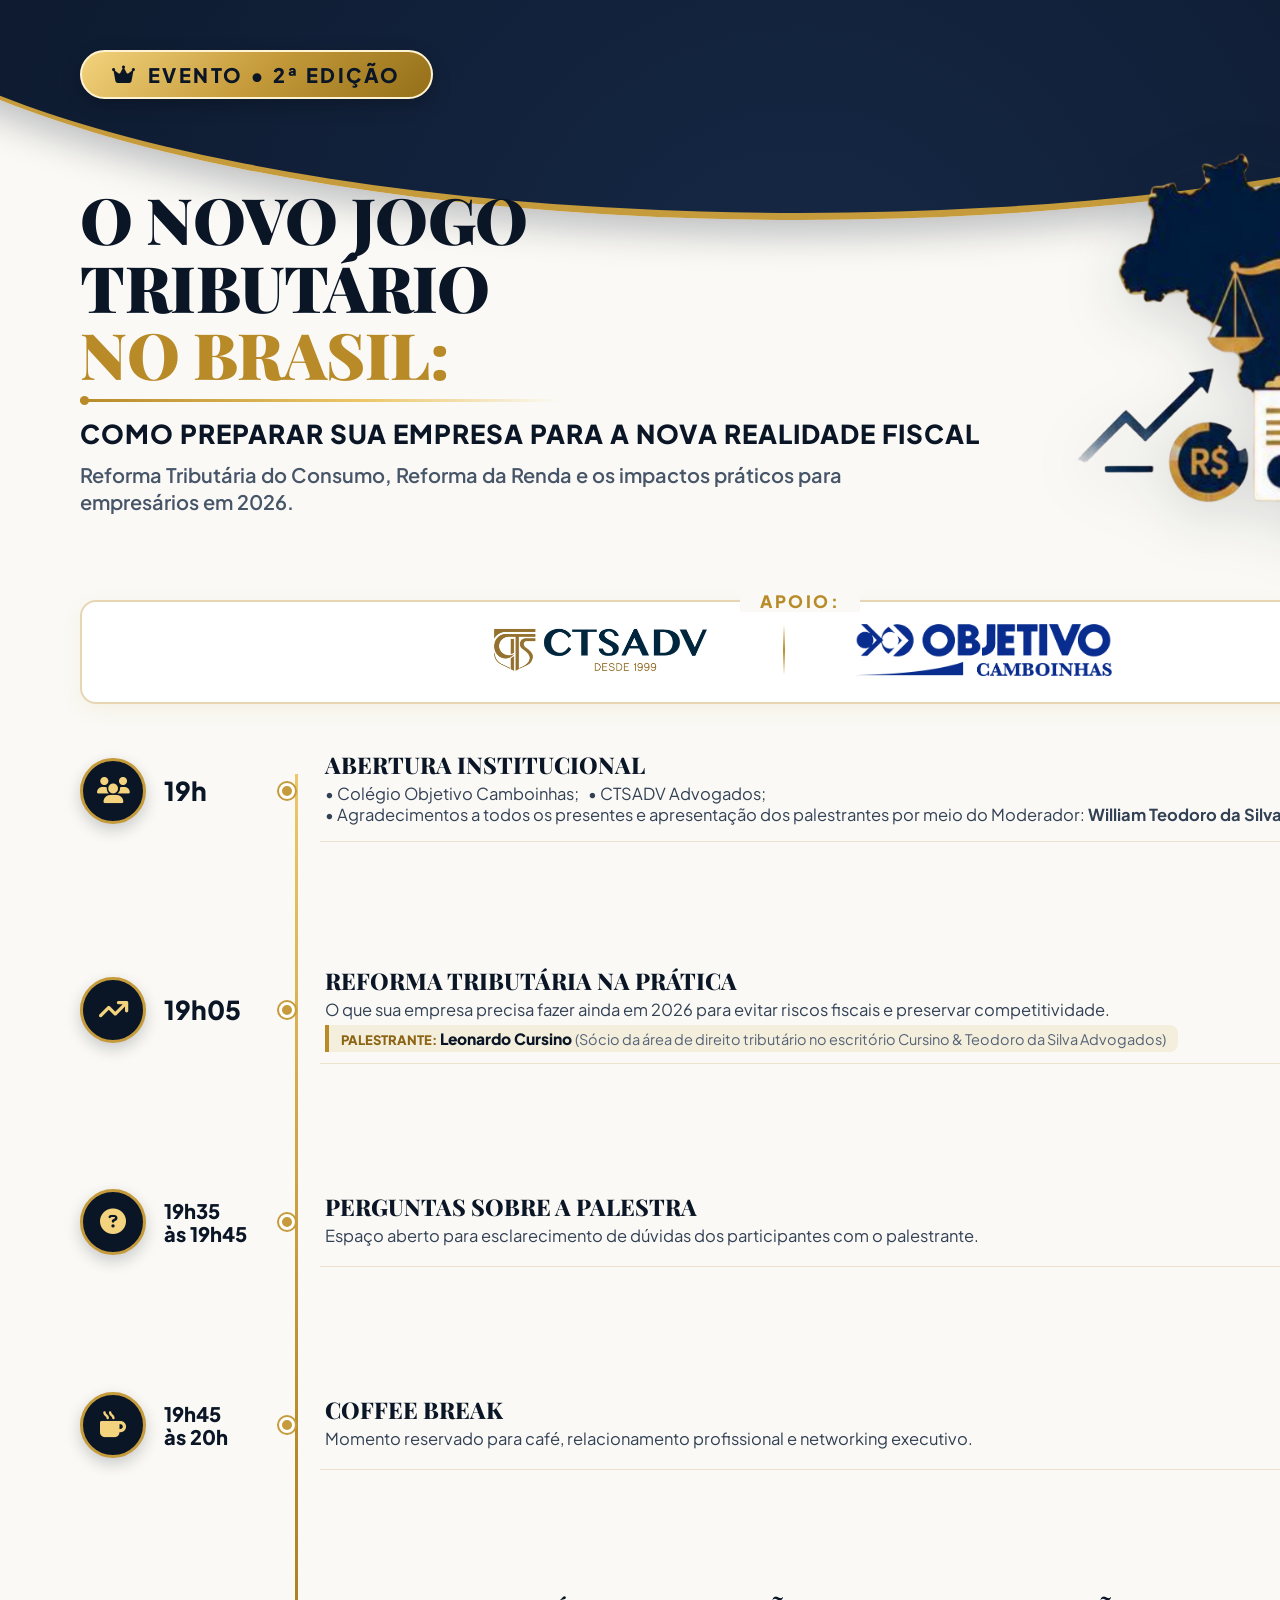
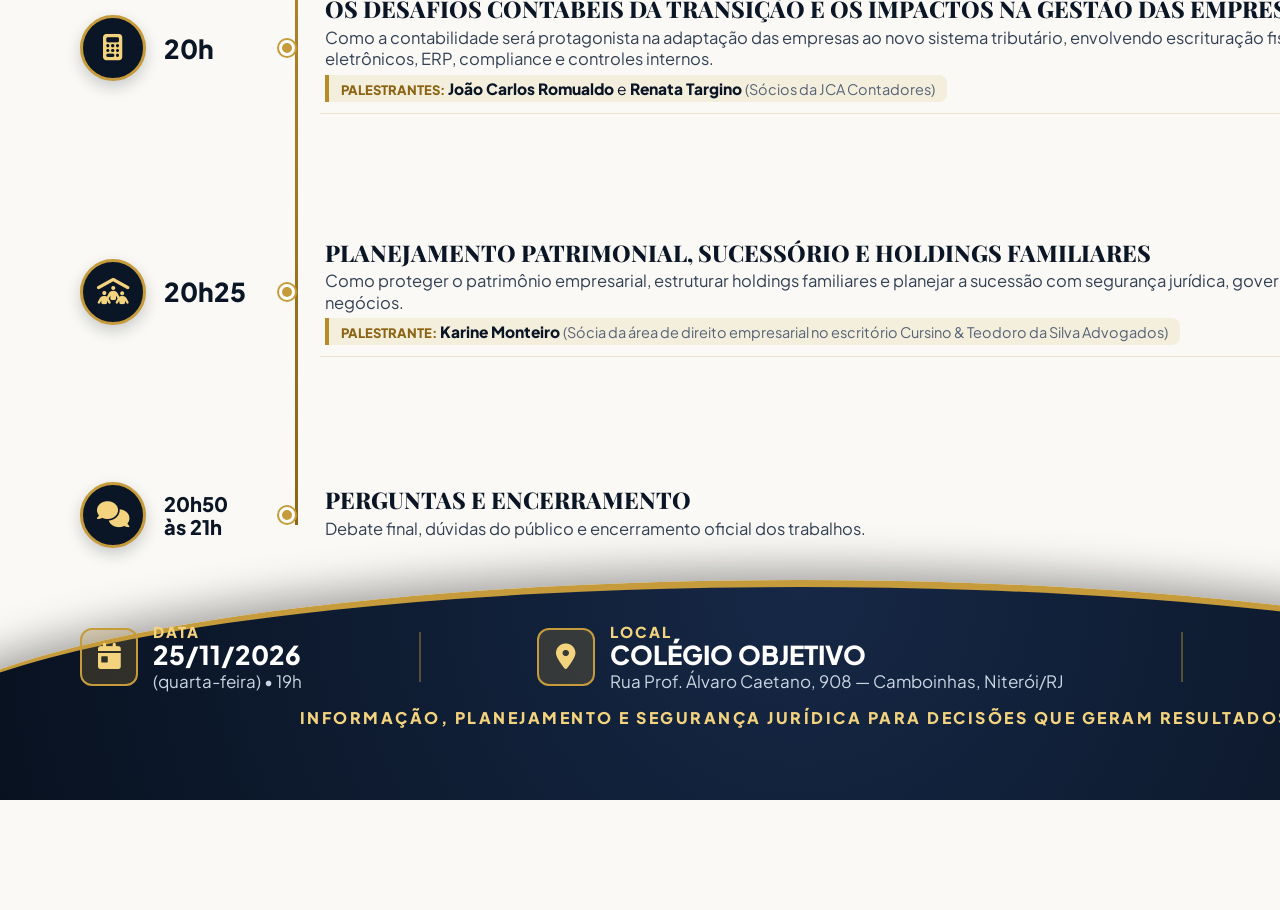
==== banner_80x120.html @ de1f0209 "feat: adicionar banner 80x120cm em PDF e PNG e card de divulgacao para WhatsApp" ====
<!DOCTYPE html>
<html lang="pt-BR">
<head>
  <meta charset="UTF-8">
  <title>Banner 80x120cm — O Novo Jogo Tributário no Brasil (2ª Edição)</title>

  <!-- Google Fonts -->
  <link rel="preconnect" href="https://fonts.googleapis.com">
  <link rel="preconnect" href="https://fonts.gstatic.com" crossorigin>
  <link href="https://fonts.googleapis.com/css2?family=Playfair+Display:ital,wght@0,600;0,700;0,800;0,900;1,700;1,800&family=Plus+Jakarta+Sans:wght@400;500;600;700;800;900&display=swap" rel="stylesheet">
  
  <!-- FontAwesome 6 -->
  <link rel="stylesheet" href="https://cdnjs.cloudflare.com/ajax/libs/font-awesome/6.4.0/css/all.min.css">

  <style>
    @page {
      size: 80cm 120cm;
      margin: 0;
    }

    * {
      box-sizing: border-box;
      margin: 0;
      padding: 0;
    }

    html, body {
      width: 1600px;
      height: 2400px;
      background-color: #FAF9F5;
      font-family: 'Plus Jakarta Sans', sans-serif;
      color: #1E293B;
      position: relative;
      overflow: hidden;
      -webkit-print-color-adjust: exact;
      print-color-adjust: exact;
    }

    /* Curva Elegante no Topo */
    .top-navy-shape {
      position: absolute;
      top: -380px;
      left: -200px;
      width: 2000px;
      height: 600px;
      background: radial-gradient(circle at 50% 120%, #162846 0%, #0A1526 100%);
      border-bottom: 7px solid #C59B3B;
      border-radius: 50%;
      z-index: 1;
      box-shadow: 0 15px 35px rgba(10, 21, 38, 0.25);
    }

    /* Selo Dourado de 2ª Edição */
    .top-badge-wrap {
      position: absolute;
      top: 50px;
      left: 80px;
      z-index: 10;
    }

    .badge-pill {
      background: linear-gradient(135deg, #F3D37D 0%, #C59B3B 50%, #946F19 100%);
      color: #0A1526;
      font-size: 20px;
      font-weight: 900;
      letter-spacing: 2.5px;
      padding: 10px 30px;
      border-radius: 40px;
      display: inline-flex;
      align-items: center;
      gap: 10px;
      box-shadow: 0 6px 18px rgba(0,0,0,0.25);
      border: 2px solid #FFF3D1;
      text-transform: uppercase;
    }

    /* Container Global do Conteúdo */
    .banner-body {
      position: relative;
      z-index: 5;
      width: 1600px;
      height: 2400px;
      padding: 90px 80px 240px 80px;
      display: flex;
      flex-direction: column;
      justify-content: flex-start;
    }

    /* Cabeçalho: Título + Imagem Oficial */
    .banner-hero-header {
      display: flex;
      align-items: center;
      justify-content: space-between;
      margin-top: 35px;
      margin-bottom: 25px;
    }

    .hero-text-col {
      flex: 1;
      max-width: 920px;
    }

    .hero-h1 {
      font-family: 'Playfair Display', serif;
      font-size: 64px;
      font-weight: 900;
      color: #0A1526;
      line-height: 1.05;
      letter-spacing: -0.5px;
      margin-bottom: 12px;
    }

    .hero-h1 .gold-word {
      color: #B88A28;
    }

    .hero-h1-divider {
      width: 480px;
      height: 3px;
      background: linear-gradient(90deg, #B88A28 0%, #ECC86A 60%, transparent 100%);
      margin-bottom: 16px;
      position: relative;
    }

    .hero-h1-divider::after {
      content: '';
      position: absolute;
      top: -3px;
      left: 0;
      width: 9px;
      height: 9px;
      background: #B88A28;
      border-radius: 50%;
    }

    .hero-subhead {
      font-size: 26px;
      font-weight: 900;
      color: #0A1526;
      letter-spacing: 1px;
      text-transform: uppercase;
      line-height: 1.25;
      margin-bottom: 10px;
    }

    .hero-desc {
      font-size: 20px;
      font-weight: 600;
      color: #475569;
      line-height: 1.35;
      max-width: 860px;
    }

    .hero-img-col {
      width: 480px;
      display: flex;
      align-items: center;
      justify-content: center;
    }

    .hero-img-col img {
      width: 450px;
      height: auto;
      object-fit: contain;
      filter: drop-shadow(0 15px 30px rgba(10, 21, 38, 0.15));
    }

    /* Faixa de Apoio / Realização */
    .sponsor-card {
      border: 2px solid rgba(184, 138, 40, 0.35);
      border-radius: 16px;
      background: #FFFFFF;
      padding: 18px 40px 22px 40px;
      margin-bottom: 30px;
      position: relative;
      box-shadow: 0 6px 20px rgba(184, 138, 40, 0.08);
    }

    .sponsor-tag {
      position: absolute;
      top: -12px;
      left: 50%;
      transform: translateX(-50%);
      background: #FAF9F5;
      padding: 0 20px;
      font-size: 17px;
      font-weight: 800;
      color: #B88A28;
      letter-spacing: 2.5px;
    }

    .sponsor-logos {
      display: flex;
      align-items: center;
      justify-content: center;
      gap: 70px;
    }

    .logo-cts {
      height: 60px;
      width: auto;
    }

    .sponsor-sep {
      width: 2px;
      height: 50px;
      background: linear-gradient(180deg, transparent, #B88A28, transparent);
    }

    .logo-obj {
      height: 52px;
      width: auto;
    }

    /* Cronograma / Linha do Tempo */
    .timeline-wrap {
      flex: 1;
      display: flex;
      flex-direction: column;
      justify-content: space-between;
      position: relative;
      margin-top: 5px;
    }

    /* Linha Vertical Conectora */
    .timeline-wrap::before {
      content: '';
      position: absolute;
      top: 35px;
      bottom: 35px;
      left: 215px;
      width: 3px;
      background: linear-gradient(180deg, #ECC86A 0%, #B88A28 50%, #8C6514 100%);
      z-index: 2;
    }

    .t-row {
      display: flex;
      align-items: center;
      position: relative;
      padding: 12px 0;
      z-index: 3;
    }

    /* Linha divisória horizontal sutil */
    .t-row::after {
      content: '';
      position: absolute;
      bottom: 0;
      left: 240px;
      right: 0;
      height: 1px;
      background: rgba(184, 138, 40, 0.2);
    }

    .t-row:last-child::after {
      display: none;
    }

    /* Ícone Redondo */
    .t-icon-box {
      width: 66px;
      height: 66px;
      border-radius: 50%;
      background: #0A1526;
      border: 3px solid #C59B3B;
      display: flex;
      align-items: center;
      justify-content: center;
      color: #F3D37D;
      font-size: 26px;
      box-shadow: 0 6px 15px rgba(10, 21, 38, 0.2);
      flex-shrink: 0;
    }

    /* Horário */
    .t-time-box {
      width: 125px;
      padding-left: 18px;
      font-size: 26px;
      font-weight: 900;
      color: #0A1526;
      flex-shrink: 0;
    }

    .t-time-box .time-small-range {
      font-size: 20px;
      font-weight: 800;
      line-height: 1.15;
      display: block;
    }

    /* Ponto Dourado na Linha */
    .t-bullet {
      width: 16px;
      height: 16px;
      border-radius: 50%;
      background: #C59B3B;
      border: 3px solid #FFFFFF;
      box-shadow: 0 0 0 2px #C59B3B;
      margin-left: 8px;
      margin-right: 25px;
      flex-shrink: 0;
      z-index: 4;
    }

    /* Detalhes da Palestra */
    .t-info {
      flex: 1;
      padding-left: 5px;
    }

    .t-title {
      font-family: 'Playfair Display', serif;
      font-size: 23px;
      font-weight: 800;
      color: #0A1526;
      line-height: 1.2;
      text-transform: uppercase;
      margin-bottom: 4px;
    }

    .t-text {
      font-size: 16.5px;
      color: #334155;
      line-height: 1.3;
      margin-bottom: 5px;
    }

    .t-speaker {
      background: #F4EEDC;
      border-left: 4px solid #B88A28;
      padding: 4px 12px;
      border-radius: 0 8px 8px 0;
      display: inline-block;
      font-size: 15.5px;
      color: #0A1526;
    }

    .t-speaker .speaker-tag-name {
      font-weight: 900;
      color: #0A1526;
    }

    .t-speaker .speaker-tag-role {
      color: #556277;
      font-size: 14.5px;
    }

    /* Rodapé do Banner */
    .banner-footer {
      position: absolute;
      bottom: -110px;
      left: -100px;
      width: 1800px;
      height: 330px;
      background: radial-gradient(circle at 50% 0%, #162846 0%, #060E1A 100%);
      border-top: 7px solid #C59B3B;
      border-radius: 50% 50% 0 0;
      z-index: 10;
      padding-top: 35px;
      display: flex;
      flex-direction: column;
      align-items: center;
      color: #FFFFFF;
      box-shadow: 0 -12px 40px rgba(0,0,0,0.35);
    }

    .footer-content {
      width: 1440px;
      display: flex;
      align-items: center;
      justify-content: space-between;
      margin-bottom: 15px;
    }

    .f-item {
      display: flex;
      align-items: center;
      gap: 15px;
    }

    .f-icon {
      width: 58px;
      height: 58px;
      border-radius: 12px;
      background: rgba(197, 155, 59, 0.2);
      border: 2px solid #C59B3B;
      display: flex;
      align-items: center;
      justify-content: center;
      color: #F3D37D;
      font-size: 26px;
    }

    .f-texts .f-label {
      font-size: 15px;
      font-weight: 800;
      color: #F3D37D;
      letter-spacing: 2px;
      text-transform: uppercase;
      display: block;
    }

    .f-texts .f-title {
      font-size: 26px;
      font-weight: 900;
      color: #FFFFFF;
      line-height: 1.1;
    }

    .f-texts .f-sub {
      font-size: 17px;
      color: #CBD5E1;
      display: block;
    }

    .f-divider {
      width: 2px;
      height: 50px;
      background: rgba(197, 155, 59, 0.4);
    }

    /* QR Code */
    .f-qr-box {
      display: flex;
      align-items: center;
      gap: 12px;
      background: #FFFFFF;
      padding: 6px 14px;
      border-radius: 10px;
      border: 2px solid #C59B3B;
    }

    .f-qr-box img {
      width: 50px;
      height: 50px;
    }

    .f-qr-box span {
      font-size: 13px;
      font-weight: 900;
      color: #0A1526;
      line-height: 1.2;
      text-transform: uppercase;
    }

    .f-motto {
      font-size: 16px;
      font-weight: 800;
      color: #F3D37D;
      letter-spacing: 2.5px;
      text-transform: uppercase;
      text-align: center;
    }
  </style>
</head>
<body>

  <!-- Curva Superior Marinho -->
  <div class="top-navy-shape"></div>

  <!-- Selo Superior 2ª Edição -->
  <div class="top-badge-wrap">
    <div class="badge-pill">
      <i class="fa-solid fa-crown"></i> EVENTO • 2ª EDIÇÃO
    </div>
  </div>

  <!-- Corpo do Banner -->
  <div class="banner-body">

    <!-- Cabeçalho (Título + Imagem) -->
    <div class="banner-hero-header">
      <div class="hero-text-col">
        <h1 class="hero-h1">
          O NOVO JOGO<br>
          TRIBUTÁRIO<br>
          <span class="gold-word">NO BRASIL:</span>
        </h1>
        <div class="hero-h1-divider"></div>

        <div class="hero-subhead">
          COMO PREPARAR SUA EMPRESA PARA A NOVA REALIDADE FISCAL
        </div>
        <p class="hero-desc">
          Reforma Tributária do Consumo, Reforma da Renda e os impactos práticos para empresários em 2026.
        </p>
      </div>

      <div class="hero-img-col">
        <img src="imagem.png" alt="O Novo Jogo Tributário no Brasil">
      </div>
    </div>

    <!-- Faixa de Realização / Apoio -->
    <div class="sponsor-card">
      <div class="sponsor-tag">APOIO:</div>
      <div class="sponsor-logos">
        <img src="Nova Logo CTSADV.png" alt="CTSADV Advogados" class="logo-cts">
        <div class="sponsor-sep"></div>
        <img src="objetivo.png" alt="Colégio Objetivo Camboinhas" class="logo-obj">
      </div>
    </div>

    <!-- Linha do Tempo / Cronograma Oficial -->
    <div class="timeline-wrap">

      <!-- 19h: Abertura -->
      <div class="t-row">
        <div class="t-icon-box"><i class="fa-solid fa-users"></i></div>
        <div class="t-time-box">19h</div>
        <div class="t-bullet"></div>
        <div class="t-info">
          <div class="t-title">ABERTURA INSTITUCIONAL</div>
          <div class="t-text">
            • Colégio Objetivo Camboinhas; &nbsp;&nbsp;• CTSADV Advogados;<br>
            • Agradecimentos a todos os presentes e apresentação dos palestrantes por meio do Moderador: <strong>William Teodoro da Silva Filho</strong>.
          </div>
        </div>
      </div>

      <!-- 19h05: Painel 1 -->
      <div class="t-row">
        <div class="t-icon-box"><i class="fa-solid fa-arrow-trend-up"></i></div>
        <div class="t-time-box">19h05</div>
        <div class="t-bullet"></div>
        <div class="t-info">
          <div class="t-title">REFORMA TRIBUTÁRIA NA PRÁTICA</div>
          <div class="t-text">
            O que sua empresa precisa fazer ainda em 2026 para evitar riscos fiscais e preservar competitividade.
          </div>
          <div class="t-speaker">
            <span style="font-weight: 800; font-size: 13px; color: #8C6514; text-transform: uppercase;">PALESTRANTE:</span>
            <span class="speaker-tag-name">Leonardo Cursino</span>
            <span class="speaker-tag-role">(Sócio da área de direito tributário no escritório Cursino & Teodoro da Silva Advogados)</span>
          </div>
        </div>
      </div>

      <!-- 19h35 às 19h45: Perguntas -->
      <div class="t-row">
        <div class="t-icon-box"><i class="fa-solid fa-circle-question"></i></div>
        <div class="t-time-box"><span class="time-small-range">19h35<br>às 19h45</span></div>
        <div class="t-bullet"></div>
        <div class="t-info">
          <div class="t-title">PERGUNTAS SOBRE A PALESTRA</div>
          <div class="t-text">Espaço aberto para esclarecimento de dúvidas dos participantes com o palestrante.</div>
        </div>
      </div>

      <!-- 19h45 às 20h: Coffee Break -->
      <div class="t-row">
        <div class="t-icon-box"><i class="fa-solid fa-mug-hot"></i></div>
        <div class="t-time-box"><span class="time-small-range">19h45<br>às 20h</span></div>
        <div class="t-bullet"></div>
        <div class="t-info">
          <div class="t-title">COFFEE BREAK</div>
          <div class="t-text">Momento reservado para café, relacionamento profissional e networking executivo.</div>
        </div>
      </div>

      <!-- 20h: Painel 2 -->
      <div class="t-row">
        <div class="t-icon-box"><i class="fa-solid fa-calculator"></i></div>
        <div class="t-time-box">20h</div>
        <div class="t-bullet"></div>
        <div class="t-info">
          <div class="t-title">OS DESAFIOS CONTÁBEIS DA TRANSIÇÃO E OS IMPACTOS NA GESTÃO DAS EMPRESAS</div>
          <div class="t-text">
            Como a contabilidade será protagonista na adaptação das empresas ao novo sistema tributário, envolvendo escrituração fiscal, documentos fiscais eletrônicos, ERP, compliance e controles internos.
          </div>
          <div class="t-speaker">
            <span style="font-weight: 800; font-size: 13px; color: #8C6514; text-transform: uppercase;">PALESTRANTES:</span>
            <span class="speaker-tag-name">João Carlos Romualdo</span> e <span class="speaker-tag-name">Renata Targino</span>
            <span class="speaker-tag-role">(Sócios da JCA Contadores)</span>
          </div>
        </div>
      </div>

      <!-- 20h25: Painel 3 -->
      <div class="t-row">
        <div class="t-icon-box"><i class="fa-solid fa-people-roof"></i></div>
        <div class="t-time-box">20h25</div>
        <div class="t-bullet"></div>
        <div class="t-info">
          <div class="t-title">PLANEJAMENTO PATRIMONIAL, SUCESSÓRIO E HOLDINGS FAMILIARES</div>
          <div class="t-text">
            Como proteger o patrimônio empresarial, estruturar holdings familiares e planejar a sucessão com segurança jurídica, governança e continuidade dos negócios.
          </div>
          <div class="t-speaker">
            <span style="font-weight: 800; font-size: 13px; color: #8C6514; text-transform: uppercase;">PALESTRANTE:</span>
            <span class="speaker-tag-name">Karine Monteiro</span>
            <span class="speaker-tag-role">(Sócia da área de direito empresarial no escritório Cursino & Teodoro da Silva Advogados)</span>
          </div>
        </div>
      </div>

      <!-- 20h50 às 21h: Perguntas e Encerramento -->
      <div class="t-row">
        <div class="t-icon-box"><i class="fa-solid fa-comments"></i></div>
        <div class="t-time-box"><span class="time-small-range">20h50<br>às 21h</span></div>
        <div class="t-bullet"></div>
        <div class="t-info">
          <div class="t-title">PERGUNTAS E ENCERRAMENTO</div>
          <div class="t-text">Debate final, dúvidas do público e encerramento oficial dos trabalhos.</div>
        </div>
      </div>

    </div>

  </div>

  <!-- Rodapé Curvo em Azul Marinho -->
  <div class="banner-footer">
    <div class="footer-content">
      
      <!-- Bloco Data -->
      <div class="f-item">
        <div class="f-icon"><i class="fa-solid fa-calendar-day"></i></div>
        <div class="f-texts">
          <span class="f-label">DATA</span>
          <span class="f-title">25/11/2026</span>
          <span class="f-sub">(quarta-feira) • 19h</span>
        </div>
      </div>

      <div class="f-divider"></div>

      <!-- Bloco Local -->
      <div class="f-item">
        <div class="f-icon"><i class="fa-solid fa-location-dot"></i></div>
        <div class="f-texts">
          <span class="f-label">LOCAL</span>
          <span class="f-title">COLÉGIO OBJETIVO</span>
          <span class="f-sub">Rua Prof. Álvaro Caetano, 908 — Camboinhas, Niterói/RJ</span>
        </div>
      </div>

      <div class="f-divider"></div>

      <!-- Bloco QR Code -->
      <div class="f-qr-box">
        <img src="qr_code.svg" alt="QR Code Inscrição">
        <span>ESCANEIE PARA<br>CREDENCIAMENTO</span>
      </div>

    </div>

    <!-- Lema Institucional -->
    <div class="f-motto">
      INFORMAÇÃO, PLANEJAMENTO E SEGURANÇA JURÍDICA PARA DECISÕES QUE GERAM RESULTADOS.
    </div>
  </div>

</body>
</html>
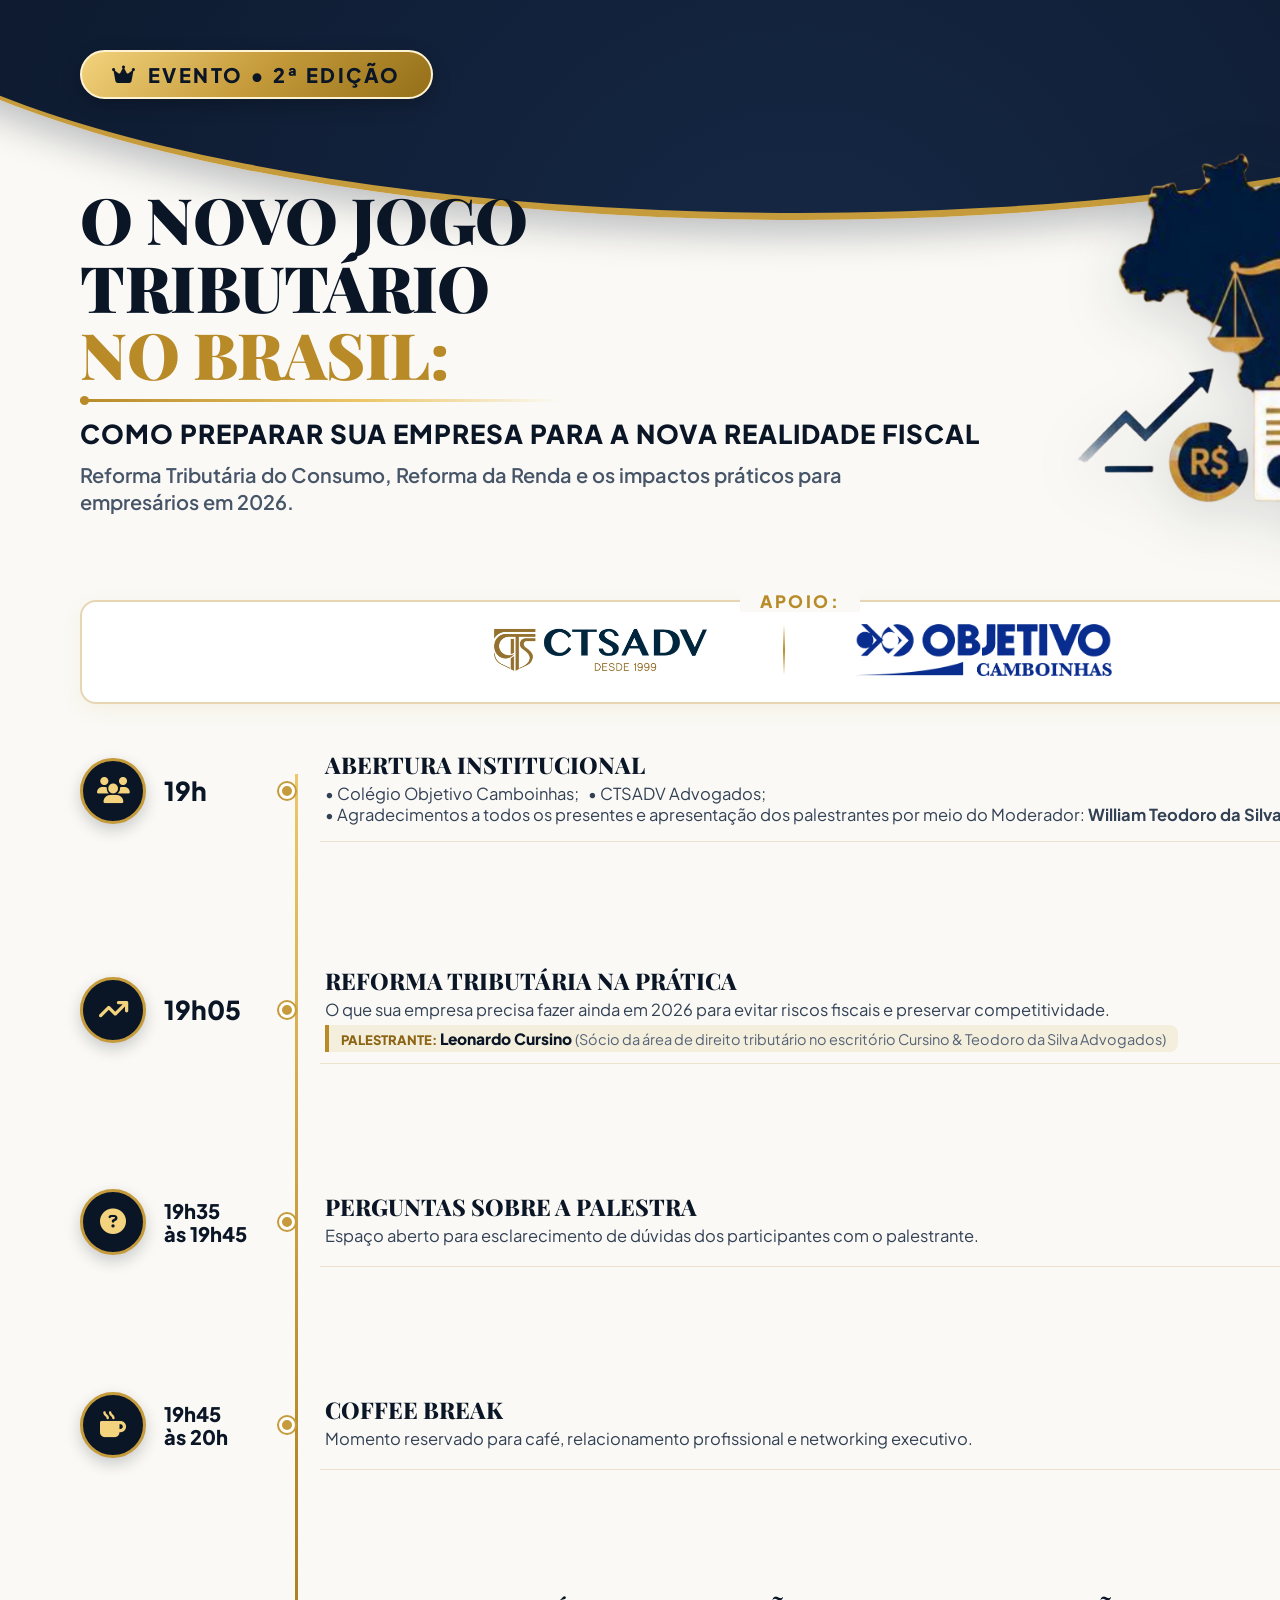
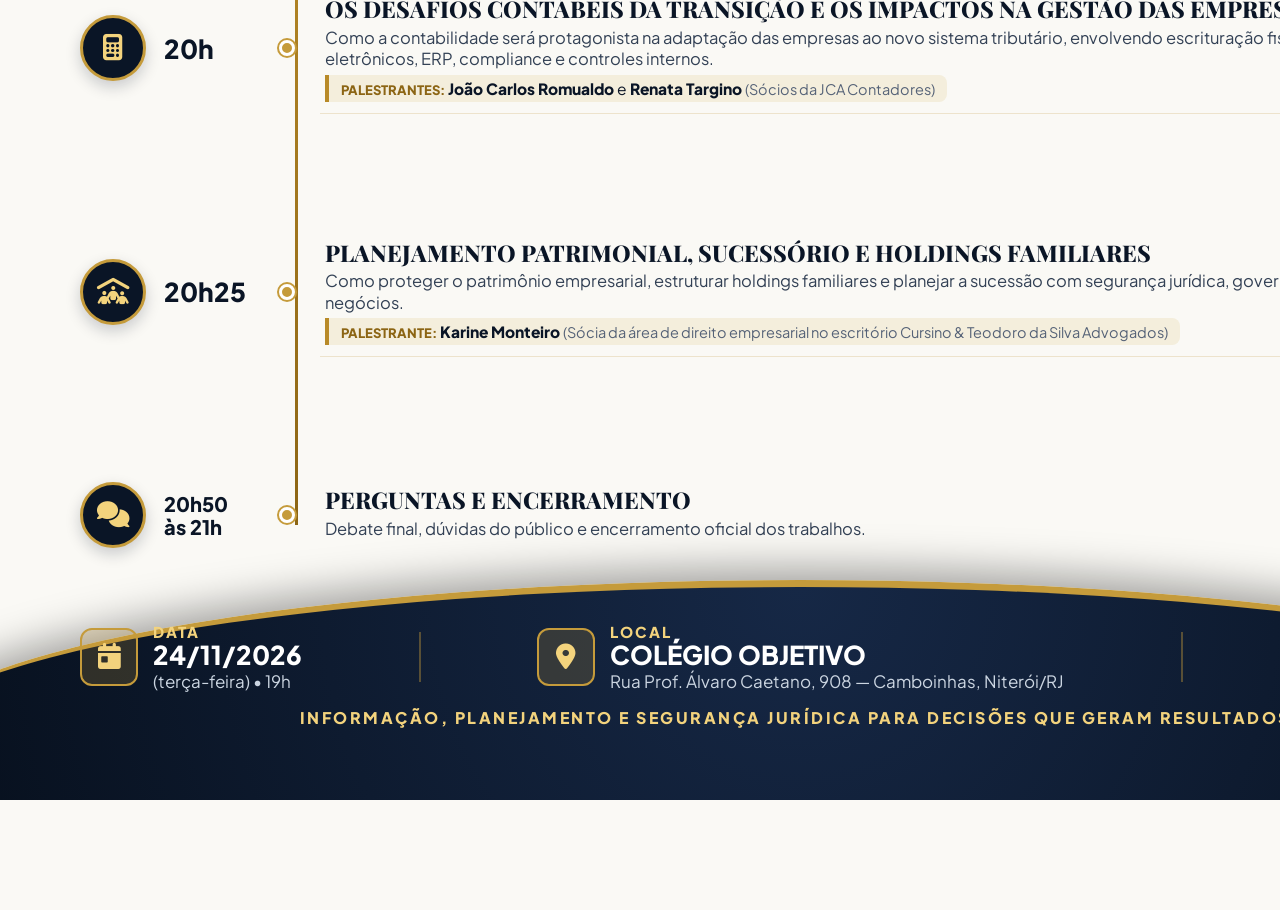
==== commit 1af3d9a2: "fix: atualizar data do evento para 24/11/2026 (terça-feira) no código e em todas as artes" ====
--- a/banner_80x120.html
+++ b/banner_80x120.html
@@ -620,8 +620,8 @@
         <div class="f-icon"><i class="fa-solid fa-calendar-day"></i></div>
         <div class="f-texts">
           <span class="f-label">DATA</span>
-          <span class="f-title">25/11/2026</span>
-          <span class="f-sub">(quarta-feira) • 19h</span>
+          <span class="f-title">24/11/2026</span>
+          <span class="f-sub">(terça-feira) • 19h</span>
         </div>
       </div>
 
